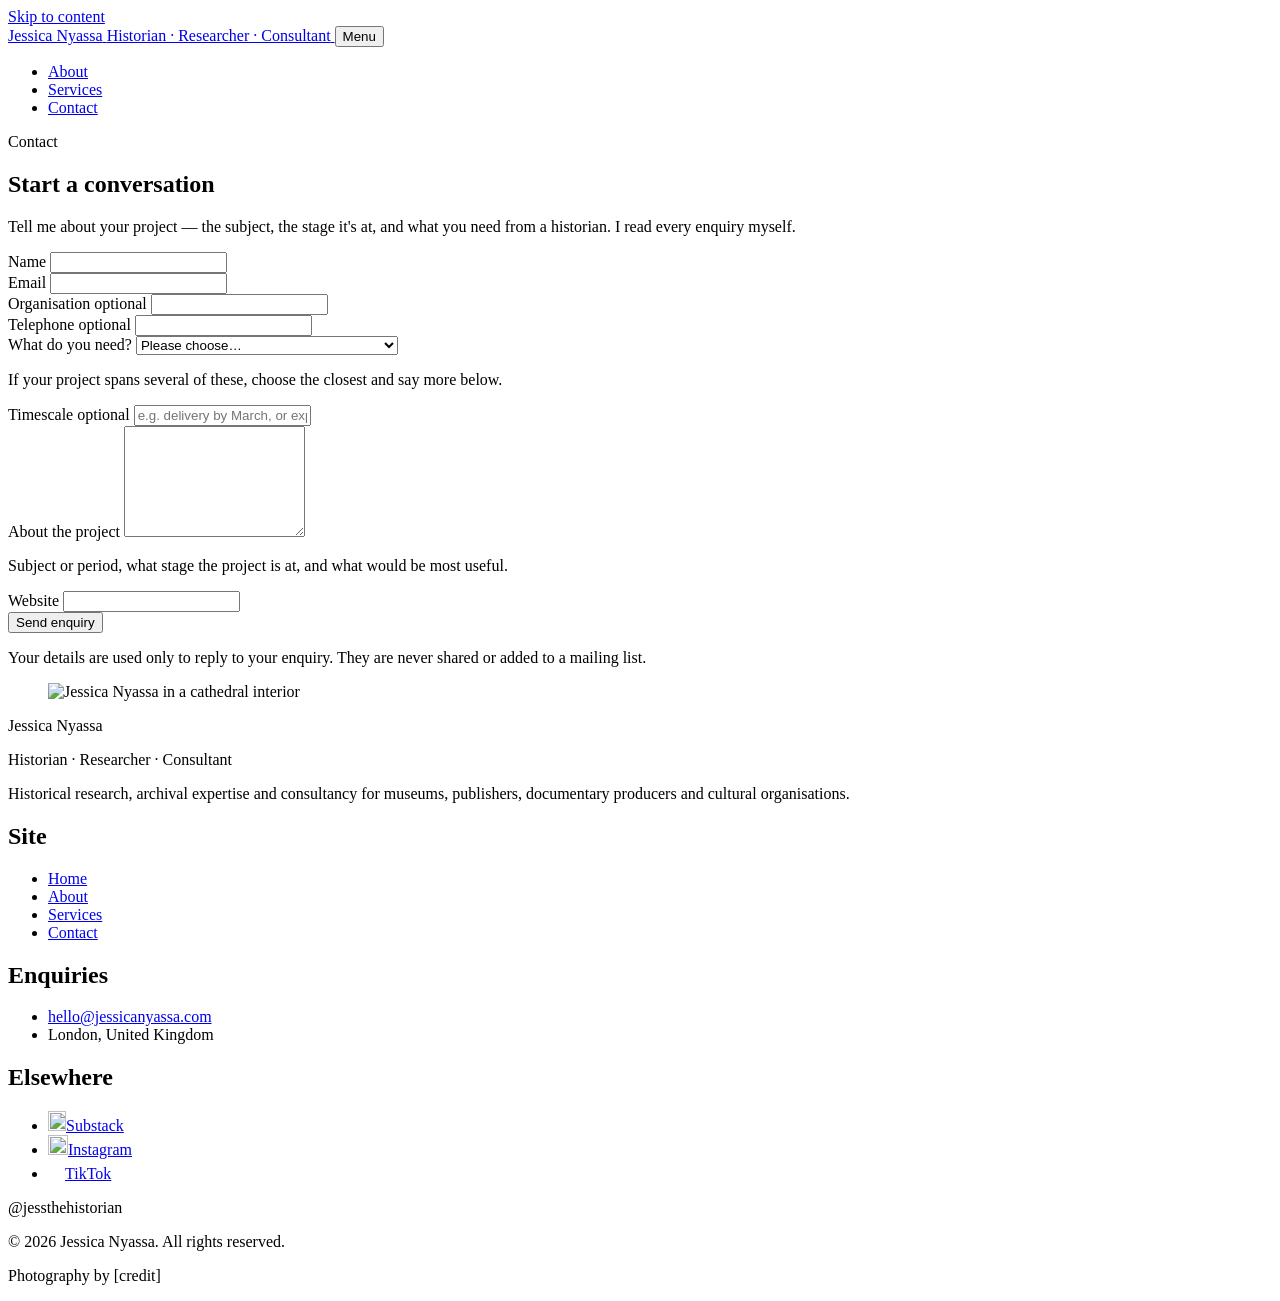
==== contact.html @ 36805cba "Add files via upload" ====
<!DOCTYPE html>
<html lang="en-GB">
<head>
<meta charset="utf-8">
<meta name="viewport" content="width=device-width, initial-scale=1">
<title>Contact — Jessica Nyassa</title>
<meta name="description" content="Enquire about historical research, archival work, consultancy, museum and exhibition research, writing, source packs, lectures and workshops.">
<meta property="og:title" content="Contact — Jessica Nyassa">
<meta property="og:description" content="Enquire about historical research, archival work, consultancy, museum and exhibition research, writing, source packs, lectures and workshops.">
<meta property="og:image" content="assets/img/photos/hero-nave.jpg">
<meta property="og:type" content="website">
<link rel="icon" href="assets/img/favicon.svg" type="image/svg+xml">
<link rel="preconnect" href="https://fonts.googleapis.com">
<link rel="preconnect" href="https://fonts.gstatic.com" crossorigin>
<link href="https://fonts.googleapis.com/css2?family=Bodoni+Moda:ital,opsz,wght@0,6..96,400..700;1,6..96,400..700&family=Inter:wght@400;500;600&family=Source+Serif+4:ital,opsz,wght@0,8..60,400;0,8..60,600;1,8..60,400&display=swap" rel="stylesheet">
<link rel="stylesheet" href="assets/css/style.css">
</head>
<body>
<a class="skip-link" href="#main">Skip to content</a>

<header class="masthead">
  <div class="wrap masthead__inner">
    <a class="wordmark" href="index.html">
      <span class="wordmark__name">Jessica Nyassa</span>
      <span class="wordmark__role">Historian · Researcher · Consultant</span>
    </a>
    <button class="nav__toggle" type="button" aria-expanded="false" aria-controls="site-nav">Menu</button>
    <nav class="nav" id="site-nav" aria-label="Primary">
      <ul class="nav__list">
        <li><a class="nav__link" href="about.html">About</a></li>
        <li><a class="nav__link" href="services.html">Services</a></li>
        <li><a class="nav__link" href="contact.html" aria-current="page">Contact</a></li>
      </ul>
    </nav>
  </div>
</header>

<main id="main">

  <!-- Page head -------------------------------------------------------- -->
  <section class="page-head">
    <div class="wrap">
      <p class="label">Contact</p>
      <h1>Start a conversation</h1>
      <p class="lead">
        Tell me about your project — the subject, the stage it's at, and what you need from a
        historian. I read every enquiry myself.
      </p>
    </div>
  </section>

  <!-- Form ------------------------------------------------------------- -->
  <section class="section">
    <div class="wrap">
      <div class="split split--media">
        <div>
          <form class="form" method="POST" action="#">
            <div class="form__row form__pair">
              <div>
                <label for="name">Name</label>
                <input id="name" name="name" type="text" autocomplete="name" required>
              </div>
              <div>
                <label for="email">Email</label>
                <input id="email" name="email" type="email" autocomplete="email" required>
              </div>
            </div>

            <div class="form__row form__pair">
              <div>
                <label for="organisation">Organisation <span class="hint">optional</span></label>
                <input id="organisation" name="organisation" type="text" autocomplete="organization">
              </div>
              <div>
                <label for="telephone">Telephone <span class="hint">optional</span></label>
                <input id="telephone" name="telephone" type="tel" autocomplete="tel">
              </div>
            </div>

            <div class="form__row">
              <label for="service">What do you need?</label>
              <select id="service" name="service" required>
                <option value="" selected disabled>Please choose…</option>
                <option>Historical &amp; Archival Research</option>
                <option>Manuscript &amp; Primary Source Research</option>
                <option>Historical Consultancy &amp; Accuracy</option>
                <option>Object, Artwork &amp; Provenance Research</option>
                <option>Museum &amp; Exhibition Research</option>
                <option>Historical Writing &amp; Interpretation</option>
                <option>Research Briefs &amp; Source Packs</option>
                <option>Lectures, Talks &amp; Workshops</option>
                <option>Other</option>
              </select>
              <p class="hint">If your project spans several of these, choose the closest and say more below.</p>
            </div>

            <div class="form__row">
              <label for="timeline">Timescale <span class="hint">optional</span></label>
              <input id="timeline" name="timeline" type="text" placeholder="e.g. delivery by March, or exploratory">
            </div>

            <div class="form__row">
              <label for="message">About the project</label>
              <textarea id="message" name="message" rows="7" required></textarea>
              <p class="hint">Subject or period, what stage the project is at, and what would be most useful.</p>
            </div>

            <!-- Spam trap: hidden from people, tempting to bots. -->
            <div class="visually-hidden" aria-hidden="true">
              <label for="website">Website</label>
              <input id="website" name="website" type="text" tabindex="-1" autocomplete="off">
            </div>

            <button class="btn btn--primary" type="submit">Send enquiry</button>

            <p class="form__note">
              Your details are used only to reply to your enquiry. They are never shared or
              added to a mailing list.
            </p>
          </form>
        </div>

        <div>
          <figure>
            <div class="frame frame--portrait frame--mat">
              <img src="assets/img/photos/profile.jpg" srcset="assets/img/photos/profile-800.jpg 800w, assets/img/photos/profile.jpg 1366w" sizes="(min-width: 60em) 50vw, 100vw" alt="Jessica Nyassa in a cathedral interior" width="1365" height="911" loading="lazy">
            </div>
          </figure>
        </div>
      </div>
    </div>
  </section>

</main>

<footer class="footer">
  <div class="wrap">
    <div class="footer__grid">
      <div>
        <p class="footer__name">Jessica Nyassa</p>
        <p class="footer__role">Historian · Researcher · Consultant</p>
        <p>
          Historical research, archival expertise and consultancy for museums, publishers,
          documentary producers and cultural organisations.
        </p>
      </div>
      <div>
        <h2>Site</h2>
        <ul>
          <li><a href="index.html">Home</a></li>
          <li><a href="about.html">About</a></li>
          <li><a href="services.html">Services</a></li>
          <li><a href="contact.html">Contact</a></li>
        </ul>
      </div>
      <div>
        <h2>Enquiries</h2>
        <ul>
          <li><a class="ph" href="mailto:hello@jessicanyassa.com">hello@jessicanyassa.com</a></li>
          <li class="ph">London, United Kingdom</li>
        </ul>
      </div>
      <div>
        <h2>Elsewhere</h2>
        <ul class="social-list">
          <li><a href="https://substack.com/@jessthehistorian" rel="me"><img src="assets/img/social/substack.png" alt="" width="18" height="20" loading="lazy"><span>Substack</span></a></li>
          <li><a href="https://www.instagram.com/jessthehistorian" rel="me"><img src="assets/img/social/instagram.png" alt="" width="20" height="20" loading="lazy"><span>Instagram</span></a></li>
          <li><a href="https://www.tiktok.com/@jessthehistorian" rel="me"><img src="assets/img/social/tiktok.png" alt="" width="17" height="20" loading="lazy"><span>TikTok</span></a></li>
        </ul>
        <p class="footer__handle">@jessthehistorian</p>
      </div>
    </div>
    <div class="footer__base">
      <p>© 2026 Jessica Nyassa. All rights reserved.</p>
      <p>Photography by <span class="ph">[credit]</span></p>
    </div>
  </div>
</footer>

<script src="assets/js/main.js"></script>
</body>
</html>
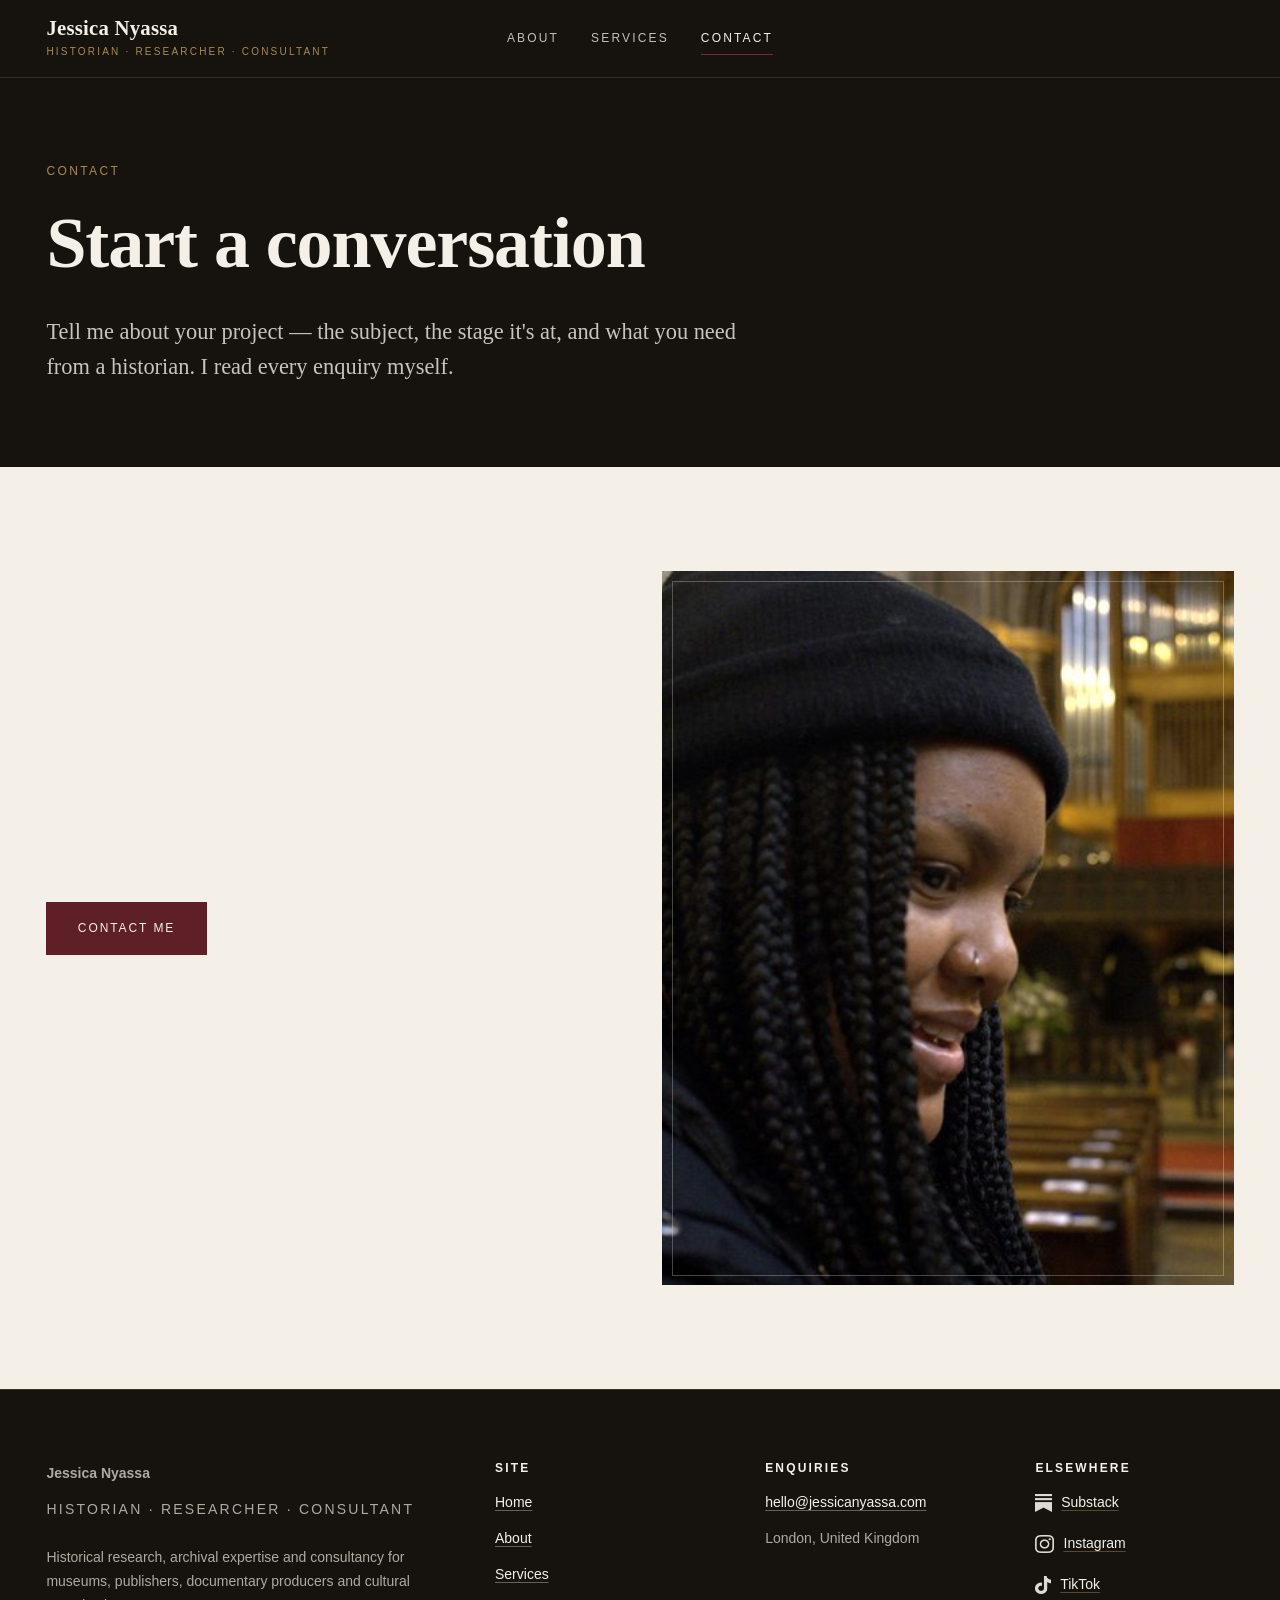
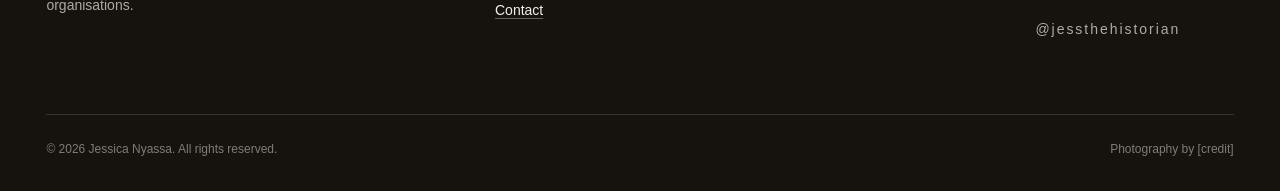
==== commit 3ccca40a: "Update contact.html" ====
--- a/contact.html
+++ b/contact.html
@@ -54,70 +54,10 @@
     <div class="wrap">
       <div class="split split--media">
         <div>
-          <form class="form" method="POST" action="#">
-            <div class="form__row form__pair">
-              <div>
-                <label for="name">Name</label>
-                <input id="name" name="name" type="text" autocomplete="name" required>
-              </div>
-              <div>
-                <label for="email">Email</label>
-                <input id="email" name="email" type="email" autocomplete="email" required>
-              </div>
-            </div>
-
-            <div class="form__row form__pair">
-              <div>
-                <label for="organisation">Organisation <span class="hint">optional</span></label>
-                <input id="organisation" name="organisation" type="text" autocomplete="organization">
-              </div>
-              <div>
-                <label for="telephone">Telephone <span class="hint">optional</span></label>
-                <input id="telephone" name="telephone" type="tel" autocomplete="tel">
-              </div>
-            </div>
-
-            <div class="form__row">
-              <label for="service">What do you need?</label>
-              <select id="service" name="service" required>
-                <option value="" selected disabled>Please choose…</option>
-                <option>Historical &amp; Archival Research</option>
-                <option>Manuscript &amp; Primary Source Research</option>
-                <option>Historical Consultancy &amp; Accuracy</option>
-                <option>Object, Artwork &amp; Provenance Research</option>
-                <option>Museum &amp; Exhibition Research</option>
-                <option>Historical Writing &amp; Interpretation</option>
-                <option>Research Briefs &amp; Source Packs</option>
-                <option>Lectures, Talks &amp; Workshops</option>
-                <option>Other</option>
-              </select>
-              <p class="hint">If your project spans several of these, choose the closest and say more below.</p>
-            </div>
-
-            <div class="form__row">
-              <label for="timeline">Timescale <span class="hint">optional</span></label>
-              <input id="timeline" name="timeline" type="text" placeholder="e.g. delivery by March, or exploratory">
-            </div>
-
-            <div class="form__row">
-              <label for="message">About the project</label>
-              <textarea id="message" name="message" rows="7" required></textarea>
-              <p class="hint">Subject or period, what stage the project is at, and what would be most useful.</p>
-            </div>
-
-            <!-- Spam trap: hidden from people, tempting to bots. -->
-            <div class="visually-hidden" aria-hidden="true">
-              <label for="website">Website</label>
-              <input id="website" name="website" type="text" tabindex="-1" autocomplete="off">
-            </div>
-
-            <button class="btn btn--primary" type="submit">Send enquiry</button>
-
-            <p class="form__note">
-              Your details are used only to reply to your enquiry. They are never shared or
-              added to a mailing list.
-            </p>
-          </form>
+          <a class="btn btn--primary"
+             href="mailto:hello@jessicanyassa.com?subject=Historical%20Research%20Enquiry">
+             Contact Me
+          </a>
         </div>
 
         <div>
--- a/assets/css/style.css
+++ b/assets/css/style.css
@@ -0,0 +1,866 @@
+/* ==========================================================================
+   Jessica Nyassa — Historian · Researcher · Consultant
+   Oxblood / stone / charcoal. Bodoni Moda display, Source Serif 4 text.
+     1. Tokens
+     2. Reset & base
+     3. Typography
+     4. Layout primitives
+     5. Masthead & navigation
+     6. Components
+     7. Page sections
+     8. Forms
+     9. Footer
+    10. Utilities, motion & print
+   ========================================================================== */
+
+/* 1. Tokens ---------------------------------------------------------------- */
+
+:root {
+  /* Palette */
+  --ink:          #16130F;
+  --ink-2:        #221D17;
+  --ink-3:        #2E2821;
+  --oxblood:      #5E1F27;
+  --oxblood-deep: #431319;
+  --oxblood-lift: #7A2B33;
+  --bone:         #F4F0E8;
+  --parchment:    #EAE4D8;
+  --stone:        #CFC6B6;
+  --stone-deep:   #9A9081;
+  --brass:        #A98A52;
+
+  /* Semantic */
+  --bg:         var(--bone);
+  --bg-alt:     var(--parchment);
+  --text:       #241F19;
+  --text-muted: #5C5348;
+  --accent:     var(--oxblood);
+  --rule:       #CCC3B3;
+  --rule-hair:  #DED7C9;
+  --hair-brass: rgba(169, 138, 82, 0.45);
+
+  /* Type */
+  --display: "Bodoni Moda", "Didot", "Bodoni MT", Georgia, serif;
+  --display-opsz: "opsz" 14;
+  --serif:   "Source Serif 4", "Source Serif Pro", Georgia, "Times New Roman", serif;
+  --sans:    "Inter", -apple-system, BlinkMacSystemFont, "Segoe UI", Helvetica, Arial, sans-serif;
+
+  --step--2: 0.75rem;                                      /* 12px  labels           */
+  --step--1: 0.875rem;                                     /* 14px  meta, captions   */
+  --step-0:  1.0625rem;                                    /* 17px  body             */
+  --step-1:  clamp(1.1875rem, 1.08rem + 0.4vw, 1.4375rem); /* 19–23 lead             */
+  --step-2:  clamp(1.375rem, 1.2rem + 0.7vw, 1.75rem);     /* 22–28 h3               */
+  --step-3:  clamp(1.875rem, 1.3rem + 2vw, 3rem);          /* 30–48 h2               */
+  --step-4:  clamp(2.5rem, 1.5rem + 4vw, 4.5rem);          /* 40–72 h1               */
+  --step-5:  clamp(3rem, 1rem + 8.5vw, 7.5rem);            /* 48–120 hero wordmark   */
+
+  /* Measure & space */
+  --measure: 33rem;
+  --measure-wide: 44rem;
+  --s-1: 0.5rem;  --s-2: 0.75rem; --s-3: 1rem;   --s-4: 1.5rem;
+  --s-5: 2rem;    --s-6: 3rem;    --s-7: 4.5rem; --s-8: 6.5rem;
+  --gutter: clamp(1.25rem, 0.5rem + 3vw, 3.5rem);
+  --shell: 78rem;
+}
+
+/* 2. Reset & base ---------------------------------------------------------- */
+
+*, *::before, *::after { box-sizing: border-box; }
+
+html { -webkit-text-size-adjust: 100%; scroll-behavior: smooth; }
+
+body {
+  margin: 0;
+  background: var(--bg);
+  color: var(--text);
+  font-family: var(--serif);
+  font-size: var(--step-0);
+  line-height: 1.62;
+  font-synthesis-weight: none;
+  -webkit-font-smoothing: antialiased;
+  text-rendering: optimizeLegibility;
+}
+
+img, svg, video { max-width: 100%; height: auto; display: block; }
+
+::selection { background: var(--oxblood); color: var(--bone); }
+
+:focus-visible {
+  outline: 2px solid var(--oxblood);
+  outline-offset: 3px;
+}
+
+.skip-link {
+  position: absolute; left: var(--gutter); top: 0; z-index: 100;
+  background: var(--oxblood); color: var(--bone);
+  font-family: var(--sans); font-size: var(--step--1);
+  padding: 0.6rem 1rem; text-decoration: none;
+  transform: translateY(-120%);
+  transition: transform 160ms ease;
+}
+.skip-link:focus { transform: translateY(0); }
+
+/* 3. Typography ------------------------------------------------------------ */
+
+h1, h2, h3, h4 {
+  font-family: var(--display);
+  font-weight: 600;
+  font-optical-sizing: none;
+  font-variation-settings: var(--display-opsz);
+  line-height: 1.08;
+  letter-spacing: -0.015em;
+  margin: 0 0 var(--s-4);
+  text-wrap: balance;
+}
+
+h1 { font-size: var(--step-4); }
+h2 { font-size: var(--step-3); }
+h3 { font-size: var(--step-2); line-height: 1.2; }
+h4 {
+  font-family: var(--sans); font-size: var(--step--1); font-weight: 600;
+  letter-spacing: 0.08em; text-transform: uppercase; line-height: 1.4;
+}
+
+p { margin: 0 0 var(--s-4); }
+p:last-child { margin-bottom: 0; }
+
+.lead {
+  font-size: var(--step-1);
+  line-height: 1.55;
+  color: var(--text);
+}
+
+a {
+  color: var(--oxblood);
+  text-decoration: underline;
+  text-decoration-thickness: 1px;
+  text-underline-offset: 0.18em;
+  text-decoration-color: rgba(94, 31, 39, 0.35);
+  transition: text-decoration-color 140ms ease, color 140ms ease;
+}
+a:hover { text-decoration-color: var(--oxblood); }
+
+strong { font-weight: 600; }
+
+em, .italic { font-style: italic; }
+
+blockquote {
+  margin: 0;
+  font-family: var(--display);
+  font-weight: 500;
+  font-optical-sizing: none;
+  font-variation-settings: var(--display-opsz);
+  font-size: clamp(1.5rem, 1.1rem + 1.6vw, 2.375rem);
+  font-style: italic;
+  line-height: 1.24;
+  letter-spacing: -0.01em;
+}
+
+.prose > * + * { margin-top: var(--s-4); }
+.prose h3 { margin-top: var(--s-6); }
+.prose ul, .prose ol { padding-left: 1.15em; margin: 0 0 var(--s-4); }
+.prose li { margin-bottom: var(--s-2); }
+.prose li::marker { color: var(--stone-deep); }
+
+/* 4. Layout primitives ----------------------------------------------------- */
+
+.wrap {
+  width: min(100% - (var(--gutter) * 2), var(--shell));
+  margin-inline: auto;
+}
+.wrap--narrow { width: min(100% - (var(--gutter) * 2), 58rem); }
+
+.measure      { max-width: var(--measure); }
+.measure-wide { max-width: var(--measure-wide); }
+
+.section        { padding-block: var(--s-8); }
+.section--tight { padding-block: var(--s-7); }
+.section--alt   { background: var(--bg-alt); }
+.section--rule  { border-top: 1px solid var(--rule-hair); }
+
+.section--dark {
+  background: var(--ink);
+  color: var(--parchment);
+}
+.section--dark h2, .section--dark h3, .section--dark blockquote { color: var(--bone); }
+.section--dark .lead, .section--dark p { color: rgba(234, 228, 216, 0.82); }
+.section--dark a:not(.btn) { color: var(--bone); text-decoration-color: rgba(244,240,232,0.45); }
+
+.split { display: grid; gap: var(--s-6); grid-template-columns: 1fr; }
+@media (min-width: 60em) {
+  .split { grid-template-columns: minmax(0, 15rem) minmax(0, 1fr); gap: var(--s-7); align-items: start; }
+  .split--even { grid-template-columns: repeat(2, minmax(0, 1fr)); }
+  .split--service { grid-template-columns: minmax(0, 22rem) minmax(0, 1fr); }
+  .split--media { grid-template-columns: minmax(0, 1fr) minmax(0, 1.05fr); align-items: center; }
+  .split--media-flip .split__media { order: 2; }
+  .split__aside--sticky { position: sticky; top: 6.5rem; }
+}
+
+.grid { display: grid; gap: var(--s-6); grid-template-columns: 1fr; }
+@media (min-width: 42em) { .grid--2 { grid-template-columns: repeat(2, minmax(0, 1fr)); } }
+@media (min-width: 62em) { .grid--3 { grid-template-columns: repeat(3, minmax(0, 1fr)); } }
+
+.stack > * + *    { margin-top: var(--s-4); }
+.stack-sm > * + * { margin-top: var(--s-2); }
+.stack-lg > * + * { margin-top: var(--s-6); }
+
+/* 5. Masthead & navigation ------------------------------------------------- */
+
+.masthead {
+  position: sticky; top: 0; z-index: 50;
+  background: var(--ink);
+  border-bottom: 1px solid rgba(169, 138, 82, 0.22);
+}
+
+.masthead__inner {
+  display: grid;
+  grid-template-columns: auto auto;
+  justify-content: space-between;
+  align-items: center;
+  gap: var(--s-4);
+  padding-block: 1.05rem;
+}
+@media (min-width: 55em) {
+  .masthead__inner { grid-template-columns: 1fr auto 1fr; }
+  .masthead__inner .nav { grid-column: 2; }
+}
+
+.wordmark { text-decoration: none; color: var(--bone); display: block; }
+.wordmark__name {
+  display: block;
+  font-family: var(--display);
+  font-size: 1.3rem;
+  font-weight: 600;
+  font-optical-sizing: none;
+  font-variation-settings: var(--display-opsz);
+  letter-spacing: 0.01em;
+  line-height: 1.1;
+}
+.wordmark__role {
+  display: none;
+  font-family: var(--sans);
+  font-size: 0.625rem;
+  letter-spacing: 0.22em;
+  text-transform: uppercase;
+  color: var(--brass);
+  margin-top: 0.3rem;
+}
+@media (min-width: 40em) { .wordmark__role { display: block; } }
+
+.nav { font-family: var(--sans); }
+.nav__list {
+  list-style: none; margin: 0; padding: 0;
+  display: flex; gap: clamp(1.25rem, 2.5vw, 2.5rem);
+}
+.nav__link {
+  display: inline-block;
+  font-size: 0.75rem;
+  letter-spacing: 0.18em;
+  text-transform: uppercase;
+  color: rgba(244, 240, 232, 0.78);
+  text-decoration: none;
+  padding-block: 0.35rem;
+  border-bottom: 1px solid transparent;
+  transition: color 140ms ease, border-color 140ms ease;
+}
+.nav__link:hover { color: var(--bone); border-bottom-color: var(--brass); }
+.nav__link[aria-current="page"] { color: var(--bone); border-bottom-color: var(--oxblood-lift); }
+
+.nav__toggle {
+  display: none;
+  font-family: var(--sans); font-size: 0.7rem;
+  letter-spacing: 0.18em; text-transform: uppercase;
+  background: transparent; color: var(--bone);
+  border: 1px solid rgba(244, 240, 232, 0.35);
+  padding: 0.5rem 0.85rem; cursor: pointer;
+}
+.nav__toggle:hover { border-color: var(--brass); color: var(--brass); }
+
+@media (max-width: 54.99em) {
+  .nav__toggle { display: inline-block; }
+  .nav {
+    grid-column: 1 / -1;
+    max-height: 0; overflow: hidden;
+    transition: max-height 240ms ease;
+  }
+  .nav[data-open="true"] { max-height: 20rem; }
+  .nav__list {
+    flex-direction: column; gap: 0;
+    padding-top: var(--s-3);
+  }
+  .nav__link {
+    display: block;
+    padding-block: 0.8rem;
+    border-bottom: 1px solid rgba(244, 240, 232, 0.12);
+  }
+}
+
+/* 6. Components ------------------------------------------------------------ */
+
+.label {
+  font-family: var(--sans);
+  font-size: var(--step--2);
+  font-weight: 500;
+  letter-spacing: 0.2em;
+  text-transform: uppercase;
+  color: var(--oxblood);
+  margin: 0 0 var(--s-4);
+}
+.label--brass { color: var(--brass); }
+.label--quiet { color: var(--text-muted); }
+
+.label-rule {
+  display: flex; align-items: center; gap: var(--s-3);
+  margin-bottom: var(--s-5);
+}
+.label-rule::after {
+  content: ""; flex: 1 1 auto; height: 1px;
+  background: var(--hair-brass);
+}
+.label-rule .label { margin: 0; }
+
+.btn {
+  display: inline-block;
+  font-family: var(--sans);
+  font-size: 0.75rem;
+  font-weight: 500;
+  letter-spacing: 0.16em;
+  text-transform: uppercase;
+  text-decoration: none;
+  padding: 1rem 1.9rem;
+  border: 1px solid transparent;
+  cursor: pointer;
+  transition: background-color 160ms ease, color 160ms ease, border-color 160ms ease;
+}
+.btn--primary { background: var(--oxblood); border-color: var(--oxblood); color: var(--bone); }
+.btn--primary:hover { background: var(--oxblood-deep); border-color: var(--oxblood-deep); }
+.btn--ghost { background: transparent; border-color: rgba(36, 31, 25, 0.35); color: var(--text); }
+.btn--ghost:hover { background: var(--text); border-color: var(--text); color: var(--bone); }
+.btn--light { background: transparent; border-color: rgba(244, 240, 232, 0.4); color: var(--bone); }
+.btn--light:hover { background: var(--bone); border-color: var(--bone); color: var(--ink); }
+
+.btn-row { display: flex; flex-wrap: wrap; gap: var(--s-3); }
+
+.arrow-link {
+  display: inline-block;
+  font-family: var(--sans);
+  font-size: var(--step--1);
+  letter-spacing: 0.02em;
+  text-decoration: none;
+  color: var(--oxblood);
+  border-bottom: 1px solid var(--hair-brass);
+  padding-bottom: 0.2rem;
+}
+.arrow-link::after { content: " \2192"; }
+.arrow-link:hover { border-bottom-color: var(--oxblood); }
+.section--dark .arrow-link { color: var(--bone); }
+
+.rule { border: 0; border-top: 1px solid var(--rule-hair); margin: 0; }
+.rule--brass { border-top-color: var(--hair-brass); }
+
+/* Figures */
+figure { margin: 0; }
+figcaption {
+  font-family: var(--sans);
+  font-size: var(--step--1);
+  line-height: 1.5;
+  color: var(--text-muted);
+  margin-top: var(--s-3);
+  padding-left: var(--s-3);
+  border-left: 1px solid var(--hair-brass);
+}
+.section--dark figcaption { color: rgba(234, 228, 216, 0.62); }
+
+.frame { position: relative; overflow: hidden; background: var(--ink-2); }
+.frame img { width: 100%; height: 100%; object-fit: cover; }
+.frame--portrait  { aspect-ratio: 4 / 5; }
+.frame--landscape { aspect-ratio: 4 / 3; }
+.frame--wide      { aspect-ratio: 16 / 9; }
+.frame--band      { aspect-ratio: 21 / 9; }
+.frame--tall      { aspect-ratio: 3 / 4; }
+/* Once the two-column splits stack, a 4:5 portrait would otherwise run the
+   full width of the page and tower over everything below it. */
+@media (max-width: 59.99em) {
+  .frame--portrait { max-width: 26rem; }
+}
+
+.frame--mat::after {
+  content: "";
+  position: absolute; inset: 0.6rem;
+  border: 1px solid rgba(244, 240, 232, 0.28);
+  pointer-events: none;
+}
+
+/* Index list (services, process) */
+.index-list { list-style: none; margin: 0; padding: 0; border-top: 1px solid var(--rule); }
+.index-list > li { border-bottom: 1px solid var(--rule-hair); }
+.index-list > li:last-child { border-bottom: 1px solid var(--rule); }
+
+.index-item {
+  display: grid;
+  grid-template-columns: 1.75rem minmax(0, 1fr);
+  gap: var(--s-3) var(--s-4);
+  align-items: baseline;
+  padding-block: var(--s-4);
+  text-decoration: none;
+  color: inherit;
+}
+@media (min-width: 52em) {
+  .index-item { grid-template-columns: 2.25rem minmax(0, 19rem) minmax(0, 1fr); padding-block: var(--s-5); }
+}
+.index-item__no {
+  font-family: var(--sans);
+  font-size: 1rem;
+  line-height: 1.2;
+  color: var(--brass);
+}
+.index-item__title {
+  font-family: var(--display);
+  font-weight: 600;
+  font-optical-sizing: none;
+  font-variation-settings: var(--display-opsz);
+  font-size: var(--step-2);
+  line-height: 1.16;
+  letter-spacing: -0.012em;
+  margin: 0;
+}
+.index-item__desc {
+  font-size: var(--step--1);
+  font-family: var(--sans);
+  line-height: 1.6;
+  color: var(--text-muted);
+  margin: 0;
+  grid-column: 2 / -1;
+}
+@media (min-width: 52em) { .index-item__desc { grid-column: 3; } }
+a.index-item:hover .index-item__title { color: var(--oxblood); }
+a.index-item:hover .index-item__no { color: var(--oxblood); }
+
+.service__title {
+  font-size: clamp(1.5rem, 1.15rem + 1.3vw, 2.125rem);
+  margin-bottom: var(--s-3);
+}
+
+/* Definition-style meta lists */
+.meta-list { margin: 0; }
+.meta-list div {
+  display: grid; gap: 0.15rem;
+  padding-block: var(--s-3);
+  border-top: 1px solid var(--rule-hair);
+}
+@media (min-width: 40em) { .meta-list div { grid-template-columns: minmax(0, 10rem) minmax(0, 1fr); gap: var(--s-4); } }
+.meta-list dt {
+  font-family: var(--sans); font-size: var(--step--2);
+  letter-spacing: 0.14em; text-transform: uppercase;
+  color: var(--text-muted);
+}
+.meta-list dd { margin: 0; }
+
+/* Education blocks */
+.degree { border-top: 1px solid var(--rule); padding-top: var(--s-4); }
+.degree + .degree { margin-top: var(--s-6); }
+.degree__inst {
+  font-family: var(--sans); font-size: var(--step--1);
+  letter-spacing: 0.2em; text-transform: uppercase;
+  color: var(--brass); margin: 0 0 var(--s-2);
+}
+.degree h3 { font-size: var(--step-1); margin-bottom: var(--s-3); }
+.pill-list {
+  list-style: none; margin: 0 0 var(--s-4); padding: 0;
+  display: flex; flex-wrap: wrap; gap: 0.4rem;
+}
+.pill-list li {
+  font-family: var(--sans); font-size: var(--step--1);
+  color: var(--text-muted);
+  border: 1px solid var(--rule);
+  padding: 0.3rem 0.7rem;
+  line-height: 1.4;
+}
+
+.degree__modules { list-style: none; margin: 0 0 var(--s-4); padding: 0; }
+.degree__modules li {
+  position: relative;
+  padding-left: 1.2rem;
+  font-family: var(--sans); font-size: var(--step--1);
+  color: var(--text-muted);
+  line-height: 1.5;
+}
+.degree__modules li + li { margin-top: 0.3rem; }
+.degree__modules li::before {
+  content: "\2014";
+  position: absolute; left: 0;
+  color: var(--brass);
+}
+.degree__diss {
+  font-size: var(--step--1); font-family: var(--sans);
+  color: var(--text-muted); margin: 0;
+}
+.degree__diss cite { font-family: var(--serif); font-size: var(--step-0); font-style: italic; color: var(--text); }
+
+/* Anything set in the display face keeps the pinned optical size. */
+.display-face {
+  font-family: var(--display);
+  font-optical-sizing: none;
+  font-variation-settings: var(--display-opsz);
+}
+
+/* 7. Page sections --------------------------------------------------------- */
+
+/* Hero */
+.hero {
+  position: relative;
+  background: var(--ink);
+  color: var(--bone);
+  overflow: hidden;
+}
+.hero__grid {
+  display: grid;
+  grid-template-columns: 1fr;
+}
+@media (min-width: 62em) {
+  .hero__grid { grid-template-columns: minmax(0, 1.02fr) minmax(0, 1fr); align-items: stretch; }
+}
+
+.hero__text {
+  padding-block: clamp(3rem, 2rem + 6vw, 7rem);
+  padding-right: var(--gutter);
+  padding-left: max(var(--gutter), calc((100vw - var(--shell)) / 2));
+  align-self: center;
+}
+.hero__eyebrow {
+  font-family: var(--sans);
+  font-size: var(--step--2);
+  letter-spacing: 0.3em;
+  text-transform: uppercase;
+  color: var(--brass);
+  margin: 0 0 var(--s-5);
+}
+.hero__name {
+  font-family: var(--display);
+  font-size: var(--step-5);
+  font-weight: 600;
+  font-optical-sizing: none;
+  font-variation-settings: var(--display-opsz);
+  line-height: 0.92;
+  letter-spacing: -0.025em;
+  margin: 0;
+  color: var(--bone);
+}
+.hero__name span { display: block; }
+.hero__rule {
+  width: 5rem; height: 1px;
+  background: var(--brass);
+  border: 0; margin: var(--s-5) 0;
+}
+.hero__lead {
+  font-size: var(--step-1);
+  line-height: 1.5;
+  color: rgba(244, 240, 232, 0.8);
+  max-width: 30rem;
+  margin: 0 0 var(--s-6);
+}
+.hero__media { position: relative; min-height: clamp(17rem, 52vh, 26rem); background: var(--ink-2); }
+@media (min-width: 62em) { .hero__media { min-height: min(84vh, 46rem); } }
+.hero__media img { width: 100%; height: 100%; object-fit: cover; object-position: 62% 40%; }
+.hero__media::after {
+  content: "";
+  position: absolute; inset: 0;
+  background: linear-gradient(100deg, var(--ink) 0%, rgba(22,19,15,0.55) 22%, rgba(22,19,15,0) 55%);
+}
+@media (max-width: 61.99em) {
+  .hero__media::after { background: linear-gradient(180deg, var(--ink) 0%, rgba(22,19,15,0.3) 30%, rgba(22,19,15,0) 70%); }
+}
+
+/* Page head (inner pages) */
+.page-head {
+  background: var(--ink);
+  color: var(--bone);
+  padding-block: clamp(3rem, 2rem + 4vw, 5.5rem);
+}
+.page-head h1 { max-width: 18ch; color: var(--bone); margin-bottom: 0; }
+.page-head .lead {
+  max-width: var(--measure-wide);
+  margin-top: var(--s-5);
+  color: rgba(244, 240, 232, 0.8);
+}
+.page-head .label { color: var(--brass); }
+
+/* Statement */
+.statement p:not(.label) {
+  font-family: var(--display);
+  font-weight: 500;
+  font-optical-sizing: none;
+  font-variation-settings: var(--display-opsz);
+  font-size: clamp(1.375rem, 1rem + 1.6vw, 2.125rem);
+  line-height: 1.3;
+  letter-spacing: -0.012em;
+  max-width: 38rem;
+}
+
+/* Full-bleed quote band */
+.band {
+  position: relative;
+  background: var(--ink);
+  color: var(--bone);
+  overflow: hidden;
+}
+.band__media { position: absolute; inset: 0; }
+.band__media img { width: 100%; height: 100%; object-fit: cover; object-position: 50% 60%; }
+.band__media::after {
+  content: "";
+  position: absolute; inset: 0;
+  background:
+    linear-gradient(90deg, rgba(22,19,15,0.88) 0%, rgba(22,19,15,0.58) 42%, rgba(22,19,15,0.74) 100%),
+    linear-gradient(90deg, rgba(94,31,39,0) 45%, rgba(94,31,39,0.3) 100%);
+}
+.band__inner {
+  position: relative;
+  padding-block: clamp(4rem, 3rem + 8vw, 9rem);
+}
+.band blockquote { max-width: 30rem; color: var(--bone); margin-left: auto; }
+.band cite {
+  display: block;
+  font-family: var(--sans); font-style: normal;
+  font-size: var(--step--2); letter-spacing: 0.2em; text-transform: uppercase;
+  color: var(--brass);
+  margin-top: var(--s-4);
+  max-width: 30rem; margin-left: auto;
+}
+
+/* Focus / specialism strip */
+.focus-grid { display: grid; gap: var(--s-5); grid-template-columns: 1fr; }
+@media (min-width: 48em) { .focus-grid { grid-template-columns: repeat(3, minmax(0, 1fr)); gap: var(--s-6); } }
+.focus h3 {
+  font-size: var(--step-2);
+  padding-top: var(--s-3);
+  border-top: 1px solid var(--hair-brass);
+  margin-bottom: var(--s-3);
+}
+.focus p { font-size: var(--step--1); font-family: var(--sans); color: var(--text-muted); line-height: 1.65; }
+.section--dark .focus p { color: rgba(234, 228, 216, 0.72); }
+.section--dark .pill-list li { color: rgba(234, 228, 216, 0.75); border-color: rgba(244, 240, 232, 0.24); }
+
+/* Closing call to action */
+.cta {
+  background: var(--oxblood);
+  color: var(--bone);
+  padding-block: 2rem;
+}
+.cta h2 { color: var(--bone); max-width: 16ch; }
+.cta p { color: rgba(244, 240, 232, 0.85); max-width: 32rem; }
+.cta .label { color: rgba(244, 240, 232, 0.72); }
+
+/* 8. Forms ----------------------------------------------------------------- */
+
+.form { max-width: 40rem; }
+.form__row { margin-bottom: var(--s-5); }
+@media (min-width: 40em) { .form__pair { display: grid; grid-template-columns: 1fr 1fr; gap: var(--s-4); } }
+
+label, legend {
+  display: block;
+  font-family: var(--sans);
+  font-size: var(--step--2);
+  font-weight: 500;
+  letter-spacing: 0.14em;
+  text-transform: uppercase;
+  color: var(--text-muted);
+  margin-bottom: var(--s-2);
+}
+
+label .hint {
+  display: inline;
+  font-weight: 400;
+  font-style: italic;
+  color: var(--stone-deep);
+  margin-left: 0.35rem;
+}
+
+.hint {
+  font-family: var(--sans);
+  font-size: var(--step--1);
+  color: var(--text-muted);
+  text-transform: none;
+  letter-spacing: 0;
+  margin-top: 0.35rem;
+}
+
+input, select, textarea {
+  width: 100%;
+  font-family: var(--serif);
+  font-size: var(--step-0);
+  color: var(--text);
+  background: transparent;
+  border: 0;
+  border-bottom: 1px solid var(--rule);
+  border-radius: 0;
+  padding: 0.7rem 0.1rem;
+  transition: border-color 140ms ease;
+}
+textarea {
+  min-height: 9rem; resize: vertical; line-height: 1.6;
+  border: 1px solid var(--rule);
+  padding: 0.8rem 0.9rem;
+}
+textarea:hover { border-color: var(--stone-deep); }
+textarea:focus { border-color: var(--oxblood); box-shadow: inset 0 0 0 1px var(--oxblood); }
+input:hover, select:hover, textarea:hover { border-bottom-color: var(--stone-deep); }
+input:focus, select:focus, textarea:focus {
+  outline: none;
+  border-bottom-color: var(--oxblood);
+  box-shadow: 0 1px 0 0 var(--oxblood);
+}
+
+select {
+  appearance: none;
+  background-image: url("data:image/svg+xml,%3Csvg xmlns='http://www.w3.org/2000/svg' width='12' height='8' viewBox='0 0 12 8'%3E%3Cpath d='M1 1l5 5 5-5' fill='none' stroke='%235C5348' stroke-width='1.4'/%3E%3C/svg%3E");
+  background-repeat: no-repeat;
+  background-position: right 0.25rem center;
+  padding-right: 2rem;
+}
+
+fieldset { border: 0; margin: 0 0 var(--s-5); padding: 0; }
+
+.form__note {
+  font-family: var(--sans);
+  font-size: var(--step--1);
+  color: var(--text-muted);
+  margin-top: var(--s-4);
+}
+
+/* 9. Footer ---------------------------------------------------------------- */
+
+.footer {
+  background: var(--ink);
+  color: var(--parchment);
+  padding-block: var(--s-7) var(--s-5);
+  border-top: 1px solid rgba(169, 138, 82, 0.25);
+}
+.footer a { color: var(--bone); text-decoration-color: rgba(244, 240, 232, 0.35); }
+.footer a:hover { text-decoration-color: var(--bone); }
+
+.footer__grid { display: grid; gap: var(--s-6); grid-template-columns: 1fr; }
+@media (min-width: 48em) {
+  .footer__grid { grid-template-columns: repeat(2, minmax(0, 1fr)); gap: var(--s-6) var(--s-7); }
+  .footer__grid > :first-child { grid-column: 1 / -1; }
+}
+@media (min-width: 64em) {
+  .footer__grid {
+    grid-template-columns: minmax(0, 1.9fr) repeat(3, minmax(0, 1fr));
+    gap: var(--s-7);
+  }
+  .footer__grid > :first-child { grid-column: auto; }
+}
+
+.footer__name {
+  font-family: var(--display);
+  font-size: 1.75rem;
+  font-weight: 600;
+  font-optical-sizing: none;
+  font-variation-settings: var(--display-opsz);
+  line-height: 1.1;
+  margin: 0 0 var(--s-2);
+  color: var(--bone);
+}
+.footer__role {
+  font-family: var(--sans);
+  font-size: 0.65rem;
+  letter-spacing: 0.16em;
+  text-transform: uppercase;
+  color: var(--brass);
+  margin: 0 0 var(--s-4);
+}
+.footer p, .footer li {
+  font-family: var(--sans);
+  font-size: var(--step--1);
+  color: rgba(234, 228, 216, 0.72);
+  line-height: 1.7;
+}
+.footer h2 {
+  font-family: var(--sans);
+  font-size: var(--step--2);
+  font-weight: 600;
+  letter-spacing: 0.18em;
+  text-transform: uppercase;
+  color: var(--bone);
+  margin: 0 0 var(--s-3);
+}
+.footer ul { list-style: none; margin: 0; padding: 0; }
+.footer li { margin-bottom: var(--s-2); }
+
+.social-list a {
+  display: inline-flex;
+  align-items: center;
+  gap: 0.6rem;
+  text-decoration: none;
+}
+.social-list a > span {
+  text-decoration: underline;
+  text-decoration-thickness: 1px;
+  text-underline-offset: 0.18em;
+  text-decoration-color: var(--hair-brass);
+  transition: text-decoration-color 140ms ease;
+}
+.social-list a:hover > span { text-decoration-color: var(--bone); }
+
+.social-list img {
+  height: 1.15rem;
+  width: auto;
+  opacity: 0.9;
+  flex: none;
+  transition: opacity 140ms ease;
+}
+.social-list a:hover img { opacity: 1; }
+
+.footer__handle {
+  font-family: var(--sans);
+  font-size: var(--step--2);
+  letter-spacing: 0.14em;
+  color: var(--brass);
+  margin-top: var(--s-3);
+}
+
+.footer__base {
+  margin-top: var(--s-7);
+  padding-top: var(--s-4);
+  border-top: 1px solid rgba(244, 240, 232, 0.14);
+  display: flex; flex-wrap: wrap; gap: var(--s-3) var(--s-5);
+  justify-content: space-between;
+}
+.footer__base p { font-size: var(--step--2); color: rgba(234, 228, 216, 0.5); margin: 0; }
+
+/* 10. Utilities, motion & print -------------------------------------------- */
+
+.visually-hidden {
+  position: absolute !important;
+  width: 1px; height: 1px;
+  padding: 0; margin: -1px;
+  overflow: hidden; clip: rect(0 0 0 0); white-space: nowrap; border: 0;
+}
+
+.text-muted { color: var(--text-muted); }
+.sans  { font-family: var(--sans); }
+.small { font-size: var(--step--1); }
+.mt-0  { margin-top: 0; }
+.mt-5  { margin-top: var(--s-5); }
+.mt-6  { margin-top: var(--s-6); }
+
+@media (prefers-reduced-motion: reduce) {
+  html { scroll-behavior: auto; }
+  *, *::before, *::after {
+    animation-duration: 0.01ms !important;
+    animation-iteration-count: 1 !important;
+    transition-duration: 0.01ms !important;
+  }
+}
+
+@media print {
+  .masthead, .footer, .band, .cta, .nav__toggle, .skip-link { display: none; }
+  body { background: #fff; color: #000; font-size: 11pt; }
+  a { text-decoration: none; color: #000; }
+}
+
+/* Draft placeholders — add class="drafting" to <body> to highlight ------------ */
+.drafting .ph {
+  background: rgba(169, 138, 82, 0.22);
+  box-shadow: 0 0 0 2px rgba(169, 138, 82, 0.22);
+}
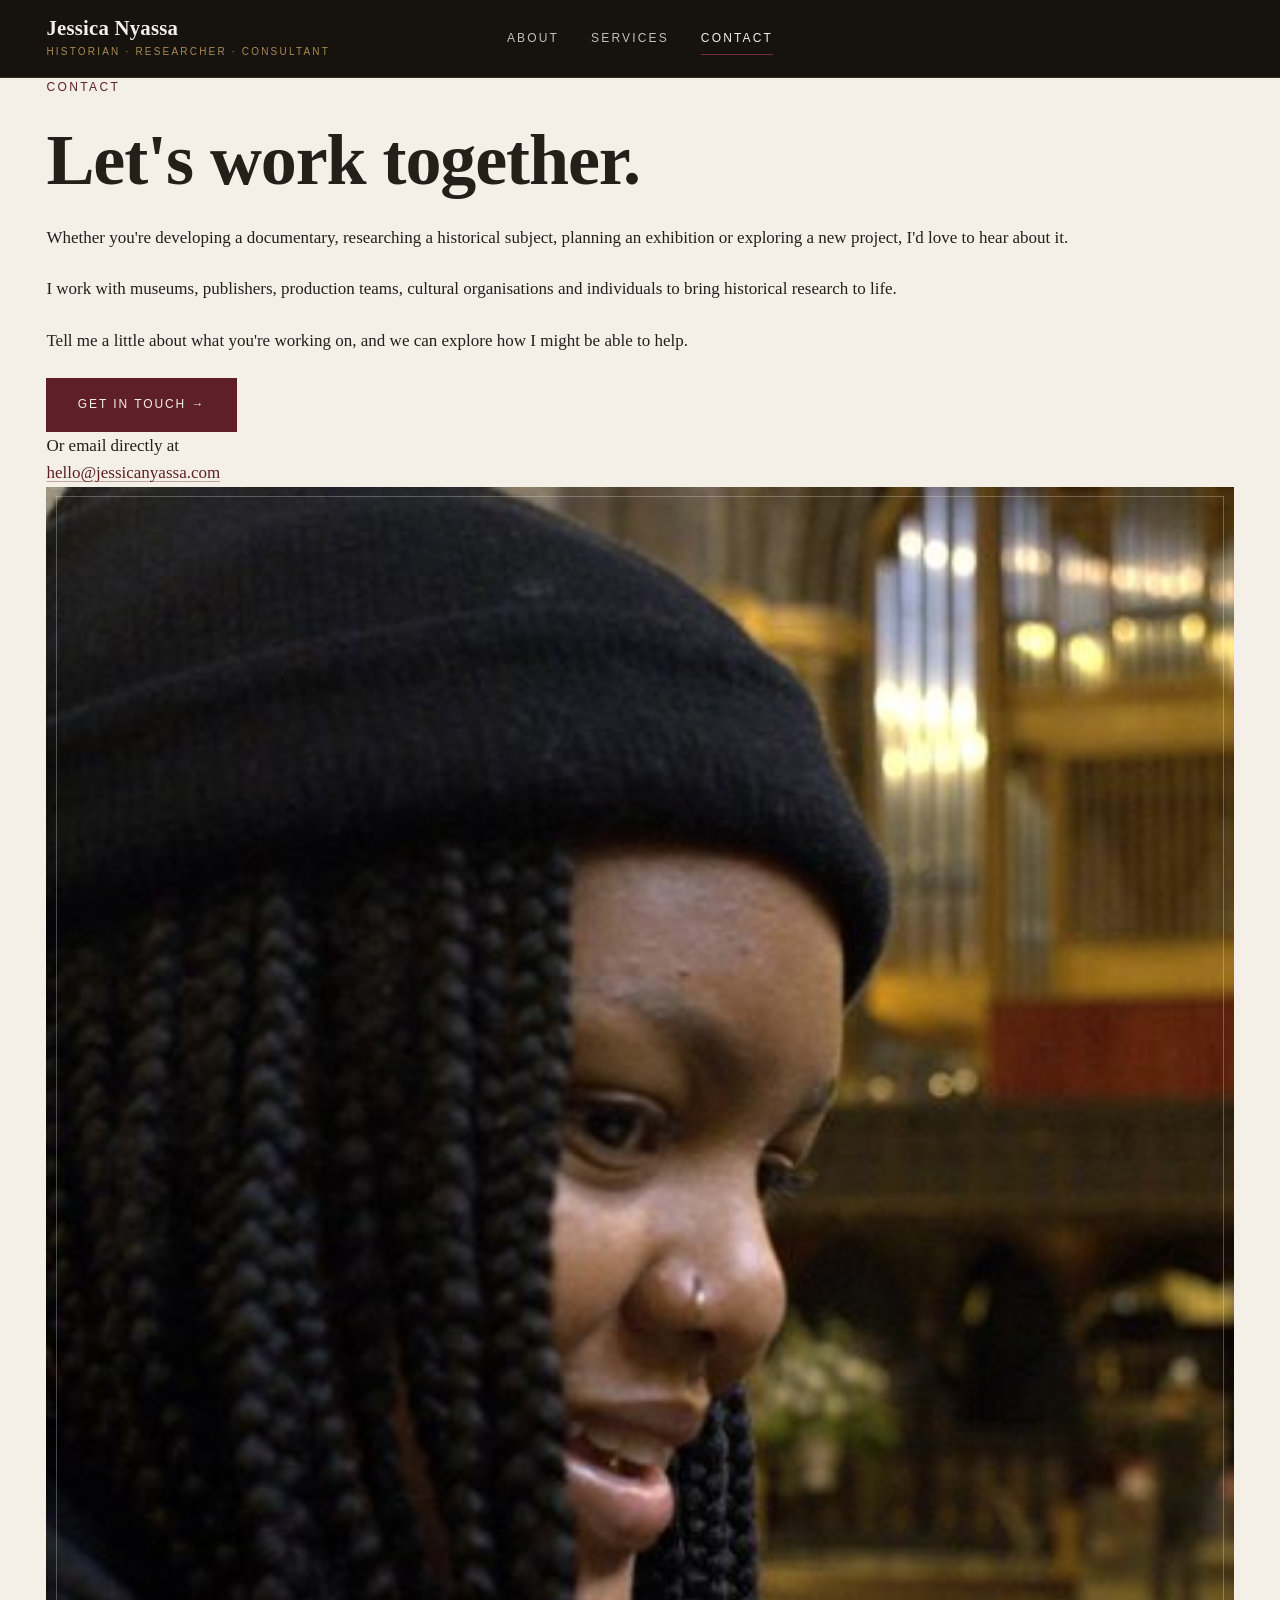
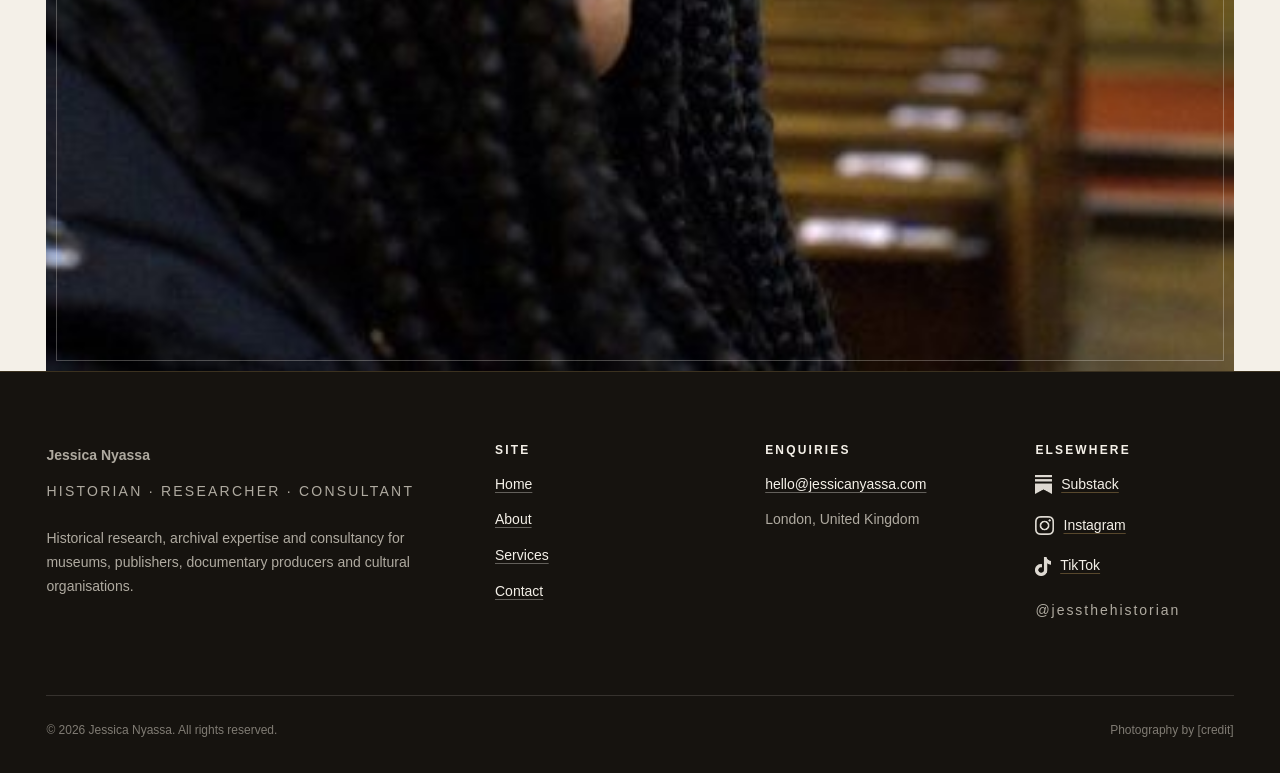
==== commit e19ed02c: "Update contact.html" ====
--- a/contact.html
+++ b/contact.html
@@ -22,7 +22,7 @@
   <div class="wrap masthead__inner">
     <a class="wordmark" href="index.html">
       <span class="wordmark__name">Jessica Nyassa</span>
-      <span class="wordmark__role">Historian · Researcher · Consultant</span>
+      <span class="wordmark__role"> Historian · Researcher · Consultant </span>
     </a>
     <button class="nav__toggle" type="button" aria-expanded="false" aria-controls="site-nav">Menu</button>
     <nav class="nav" id="site-nav" aria-label="Primary">
@@ -35,43 +35,70 @@
   </div>
 </header>
 
+
 <main id="main">
 
-  <!-- Page head -------------------------------------------------------- -->
-  <section class="page-head">
+  <section class="contact-section">
     <div class="wrap">
-      <p class="label">Contact</p>
-      <h1>Start a conversation</h1>
-      <p class="lead">
-        Tell me about your project — the subject, the stage it's at, and what you need from a
-        historian. I read every enquiry myself.
-      </p>
-    </div>
-  </section>
+      <div class="contact-layout">
 
-  <!-- Form ------------------------------------------------------------- -->
-  <section class="section">
-    <div class="wrap">
-      <div class="split split--media">
-        <div>
-          <a class="btn btn--primary"
-             href="mailto:hello@jessicanyassa.com?subject=Historical%20Research%20Enquiry">
-             Contact Me
-          </a>
+        <div class="contact-content">
+          <p class="label">CONTACT</p>
+
+          <h1>Let's work together.</h1>
+
+          <p class="contact-intro">
+            Whether you're developing a documentary, researching
+            a historical subject, planning an exhibition or
+            exploring a new project, I'd love to hear about it.
+          </p>
+
+          <p class="contact-description">
+            I work with museums, publishers, production teams,
+            cultural organisations and individuals to bring
+            historical research to life.
+          </p>
+
+          <p class="contact-description">
+            Tell me a little about what you're working on,
+            and we can explore how I might be able to help.
+          </p>
+
+          <div class="contact-action">
+            <a class="btn btn--primary"
+               href="mailto:hello@jessicanyassa.com?subject=Historical%20Research%20Enquiry">
+              Get in touch &rarr;
+            </a>
+
+            <p class="contact-email">
+              Or email directly at<br>
+              <a href="mailto:hello@jessicanyassa.com">
+                hello@jessicanyassa.com
+              </a>
+            </p>
+          </div>
         </div>
 
-        <div>
-          <figure>
-            <div class="frame frame--portrait frame--mat">
-              <img src="assets/img/photos/profile.jpg" srcset="assets/img/photos/profile-800.jpg 800w, assets/img/photos/profile.jpg 1366w" sizes="(min-width: 60em) 50vw, 100vw" alt="Jessica Nyassa in a cathedral interior" width="1365" height="911" loading="lazy">
-            </div>
-          </figure>
+        <div class="contact-image">
+          <div class="frame frame--portrait frame--mat">
+            <img
+              src="assets/img/photos/profile.jpg"
+              srcset="assets/img/photos/profile-800.jpg 800w,
+                      assets/img/photos/profile.jpg 1366w"
+              sizes="(min-width: 60em) 40vw, 100vw"
+              alt="Jessica Nyassa in a cathedral interior"
+              width="1365"
+              height="911"
+              loading="lazy">
+          </div>
         </div>
+
       </div>
     </div>
   </section>
 
 </main>
+
 
 <footer class="footer">
   <div class="wrap">
